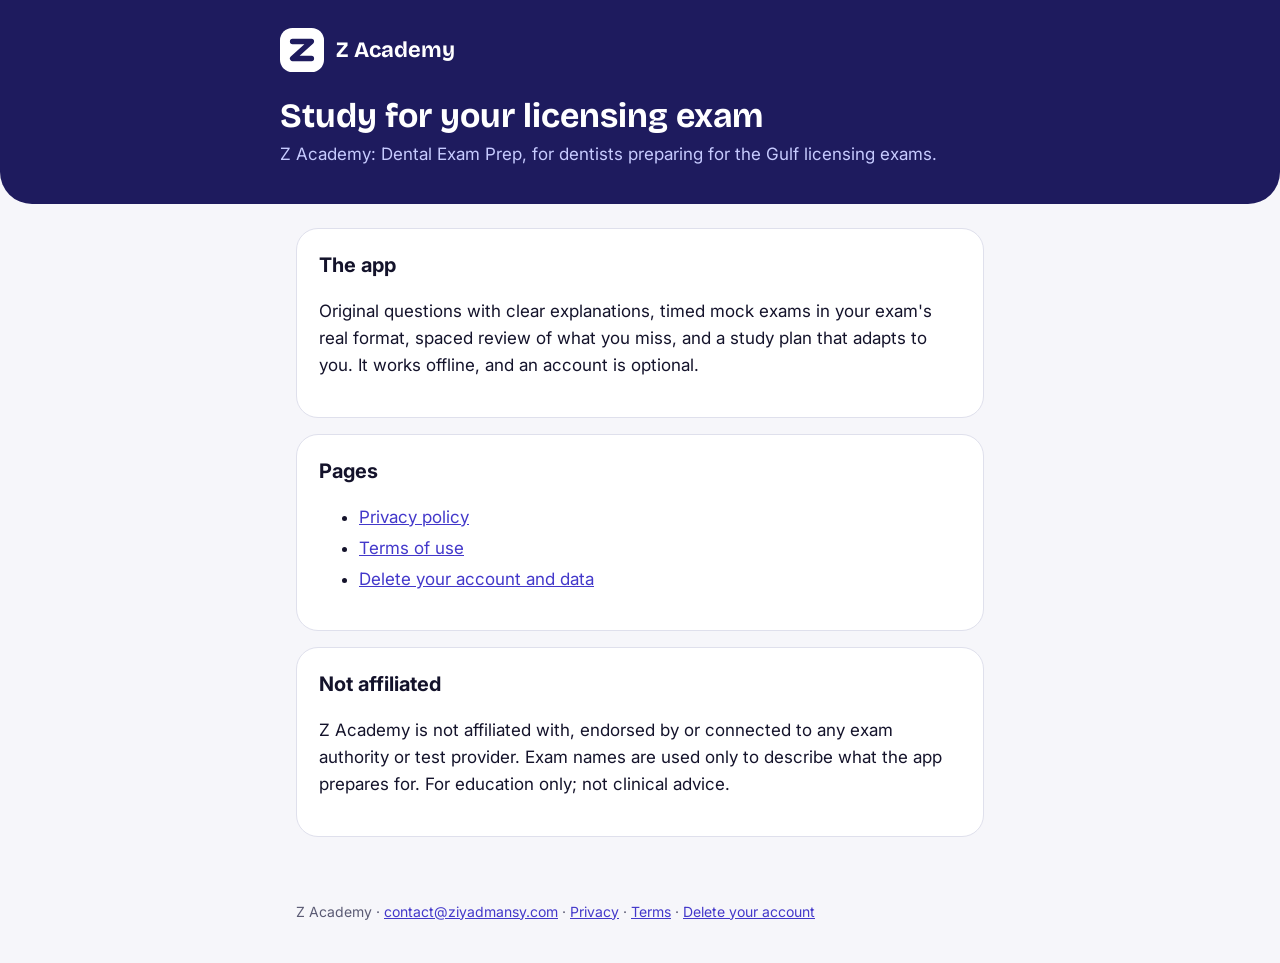
==== index.html @ 926969c1 "Z Academy website: home, privacy policy, terms and account deletion" ====
<!doctype html>
<html lang="en">
<head>
<meta charset="utf-8">
<meta name="viewport" content="width=device-width, initial-scale=1">
<title>Study for your licensing exam · Z Academy</title>
<link rel="icon" href="logo.svg">
<link rel="preconnect" href="https://fonts.googleapis.com">
<link rel="stylesheet" href="https://fonts.googleapis.com/css2?family=Bricolage+Grotesque:wght@700&family=Inter:wght@400;600&display=swap">
<link rel="stylesheet" href="style.css">
</head>
<body>
<header><div class="in"><a href="./"><img src="logo-on-dark.svg" alt="">Z Academy</a><h1>Study for your licensing exam</h1><p>Z Academy: Dental Exam Prep, for dentists preparing for the Gulf licensing exams.</p></div></header>
<main>
<section><h2>The app</h2><p>Original questions with clear explanations, timed mock exams in your exam's real format, spaced review of what you miss, and a study plan that adapts to you. It works offline, and an account is optional.</p></section>
<section><h2>Pages</h2><ul><li><a href="privacy/">Privacy policy</a></li><li><a href="terms/">Terms of use</a></li><li><a href="delete-account/">Delete your account and data</a></li></ul></section>
<section><h2>Not affiliated</h2><p>Z Academy is not affiliated with, endorsed by or connected to any exam authority or test provider. Exam names are used only to describe what the app prepares for. For education only; not clinical advice.</p></section>
</main>
<footer>Z Academy · <a href="mailto:contact@ziyadmansy.com">contact@ziyadmansy.com</a> · <a href="privacy/">Privacy</a> · <a href="terms/">Terms</a> · <a href="delete-account/">Delete your account</a></footer>
</body>
</html>
---- style.css ----
:root{--deep:#1E1B5E;--brand:#4338CA;--ink:#14132B;--muted:#5B5B74;--surface:#F6F6FA;--card:#FFFFFF;--line:#DFE0EC}
@media (prefers-color-scheme:dark){:root{--deep:#1B1850;--brand:#A9A3FF;--ink:#ECEDF3;--muted:#A4A8B8;--surface:#0C0D13;--card:#171922;--line:#2A2D3A}}
*{box-sizing:border-box}
body{margin:0;background:var(--surface);color:var(--ink);font:17px/1.6 Inter,system-ui,-apple-system,"Segoe UI",sans-serif}
header{background:var(--deep);color:#fff;padding:28px 16px 36px;border-radius:0 0 32px 32px}
header .in,main{max-width:720px;margin:0 auto}
header a{display:flex;align-items:center;gap:12px;color:#fff;text-decoration:none;font:700 22px/1 "Bricolage Grotesque",Inter,sans-serif}
header img{width:44px;height:44px}
h1{font:700 34px/1.2 "Bricolage Grotesque",Inter,sans-serif;margin:24px 0 4px}
header p{margin:0;color:#C7CBFF}
main{padding:24px 16px 48px}
section{background:var(--card);border-radius:22px;padding:20px 22px;margin:0 0 16px;border:1px solid var(--line)}
h2{font-size:20px;margin:0 0 8px}
a{color:var(--brand)}
li{margin:4px 0}
footer{max-width:720px;margin:0 auto;padding:0 16px 40px;color:var(--muted);font-size:14px}
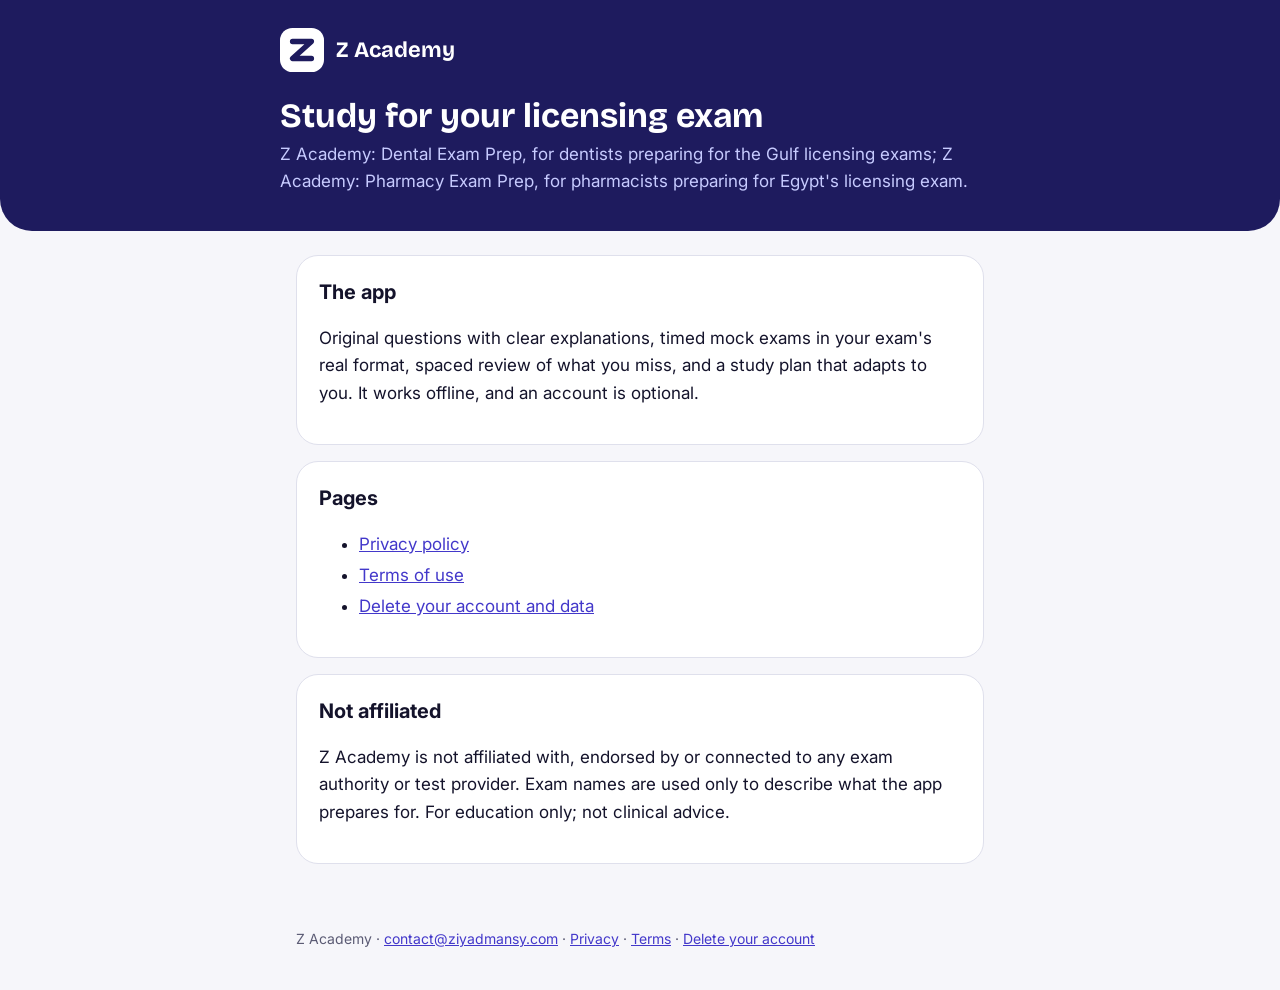
==== commit 083c3db3: "Privacy, terms and account deletion cover the pharmacy app too The privacy policy also names the moc" ====
--- a/index.html
+++ b/index.html
@@ -10,7 +10,7 @@
 <link rel="stylesheet" href="style.css">
 </head>
 <body>
-<header><div class="in"><a href="./"><img src="logo-on-dark.svg" alt="">Z Academy</a><h1>Study for your licensing exam</h1><p>Z Academy: Dental Exam Prep, for dentists preparing for the Gulf licensing exams.</p></div></header>
+<header><div class="in"><a href="./"><img src="logo-on-dark.svg" alt="">Z Academy</a><h1>Study for your licensing exam</h1><p>Z Academy: Dental Exam Prep, for dentists preparing for the Gulf licensing exams; Z Academy: Pharmacy Exam Prep, for pharmacists preparing for Egypt's licensing exam.</p></div></header>
 <main>
 <section><h2>The app</h2><p>Original questions with clear explanations, timed mock exams in your exam's real format, spaced review of what you miss, and a study plan that adapts to you. It works offline, and an account is optional.</p></section>
 <section><h2>Pages</h2><ul><li><a href="privacy/">Privacy policy</a></li><li><a href="terms/">Terms of use</a></li><li><a href="delete-account/">Delete your account and data</a></li></ul></section>
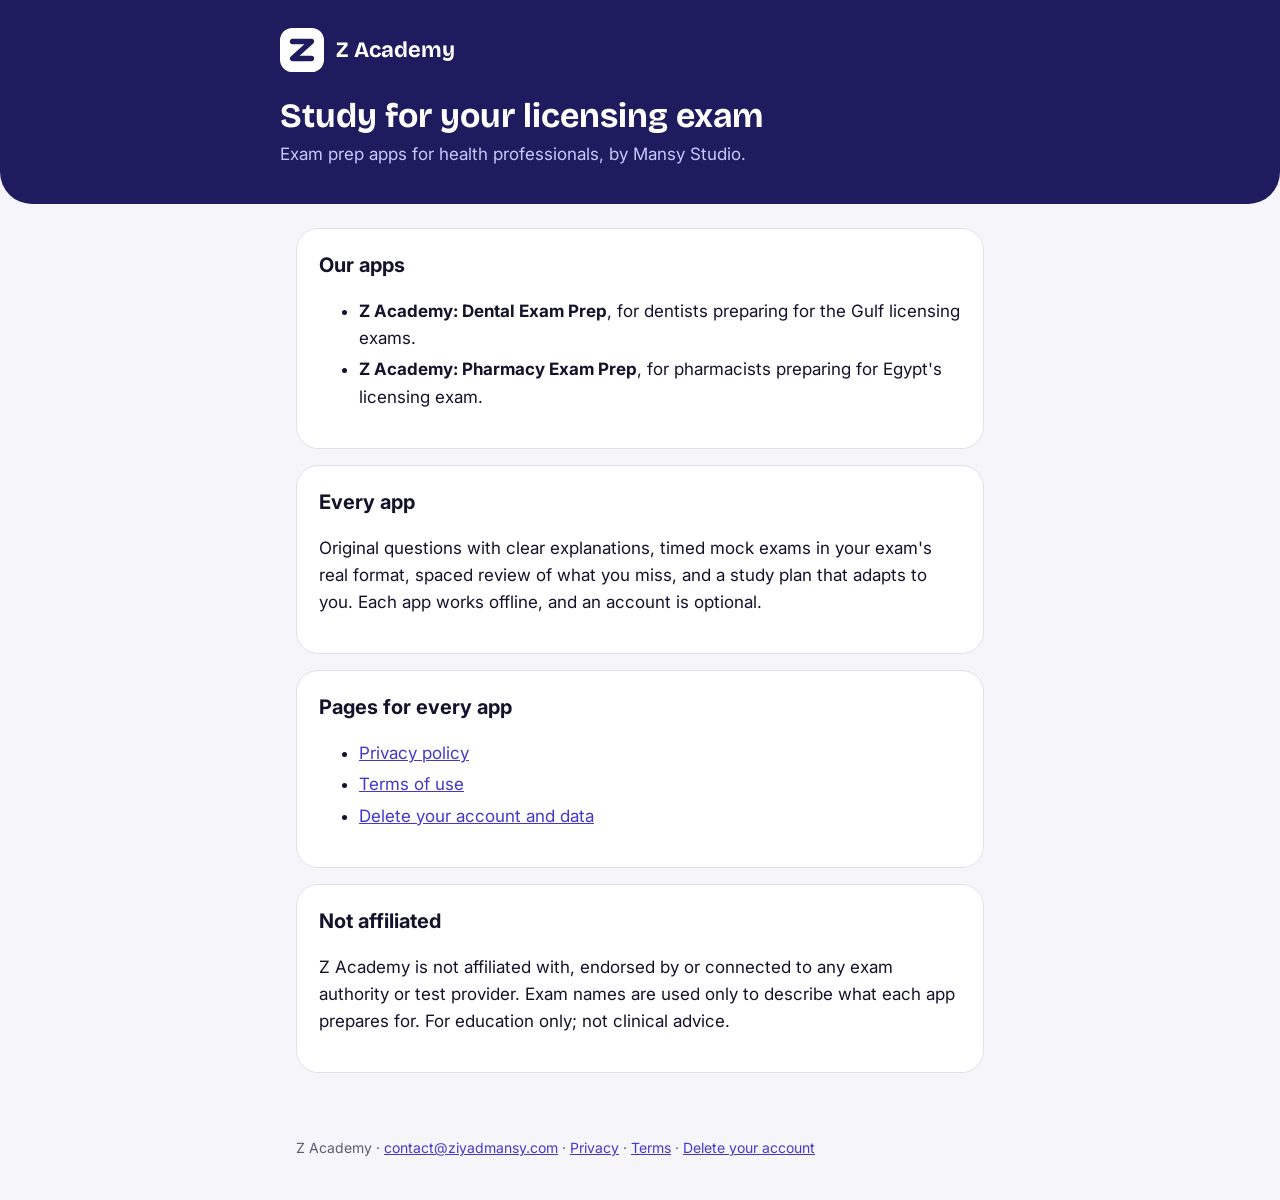
==== commit ddd05c4f: "One privacy policy, terms and account-deletion page for every Z Academy app Each page lists the apps" ====
--- a/index.html
+++ b/index.html
@@ -10,11 +10,12 @@
 <link rel="stylesheet" href="style.css">
 </head>
 <body>
-<header><div class="in"><a href="./"><img src="logo-on-dark.svg" alt="">Z Academy</a><h1>Study for your licensing exam</h1><p>Z Academy: Dental Exam Prep, for dentists preparing for the Gulf licensing exams; Z Academy: Pharmacy Exam Prep, for pharmacists preparing for Egypt's licensing exam.</p></div></header>
+<header><div class="in"><a href="./"><img src="logo-on-dark.svg" alt="">Z Academy</a><h1>Study for your licensing exam</h1><p>Exam prep apps for health professionals, by Mansy Studio.</p></div></header>
 <main>
-<section><h2>The app</h2><p>Original questions with clear explanations, timed mock exams in your exam's real format, spaced review of what you miss, and a study plan that adapts to you. It works offline, and an account is optional.</p></section>
-<section><h2>Pages</h2><ul><li><a href="privacy/">Privacy policy</a></li><li><a href="terms/">Terms of use</a></li><li><a href="delete-account/">Delete your account and data</a></li></ul></section>
-<section><h2>Not affiliated</h2><p>Z Academy is not affiliated with, endorsed by or connected to any exam authority or test provider. Exam names are used only to describe what the app prepares for. For education only; not clinical advice.</p></section>
+<section><h2>Our apps</h2><ul><li><b>Z Academy: Dental Exam Prep</b>, for dentists preparing for the Gulf licensing exams.</li><li><b>Z Academy: Pharmacy Exam Prep</b>, for pharmacists preparing for Egypt's licensing exam.</li></ul></section>
+<section><h2>Every app</h2><p>Original questions with clear explanations, timed mock exams in your exam's real format, spaced review of what you miss, and a study plan that adapts to you. Each app works offline, and an account is optional.</p></section>
+<section><h2>Pages for every app</h2><ul><li><a href="privacy/">Privacy policy</a></li><li><a href="terms/">Terms of use</a></li><li><a href="delete-account/">Delete your account and data</a></li></ul></section>
+<section><h2>Not affiliated</h2><p>Z Academy is not affiliated with, endorsed by or connected to any exam authority or test provider. Exam names are used only to describe what each app prepares for. For education only; not clinical advice.</p></section>
 </main>
 <footer>Z Academy · <a href="mailto:contact@ziyadmansy.com">contact@ziyadmansy.com</a> · <a href="privacy/">Privacy</a> · <a href="terms/">Terms</a> · <a href="delete-account/">Delete your account</a></footer>
 </body>
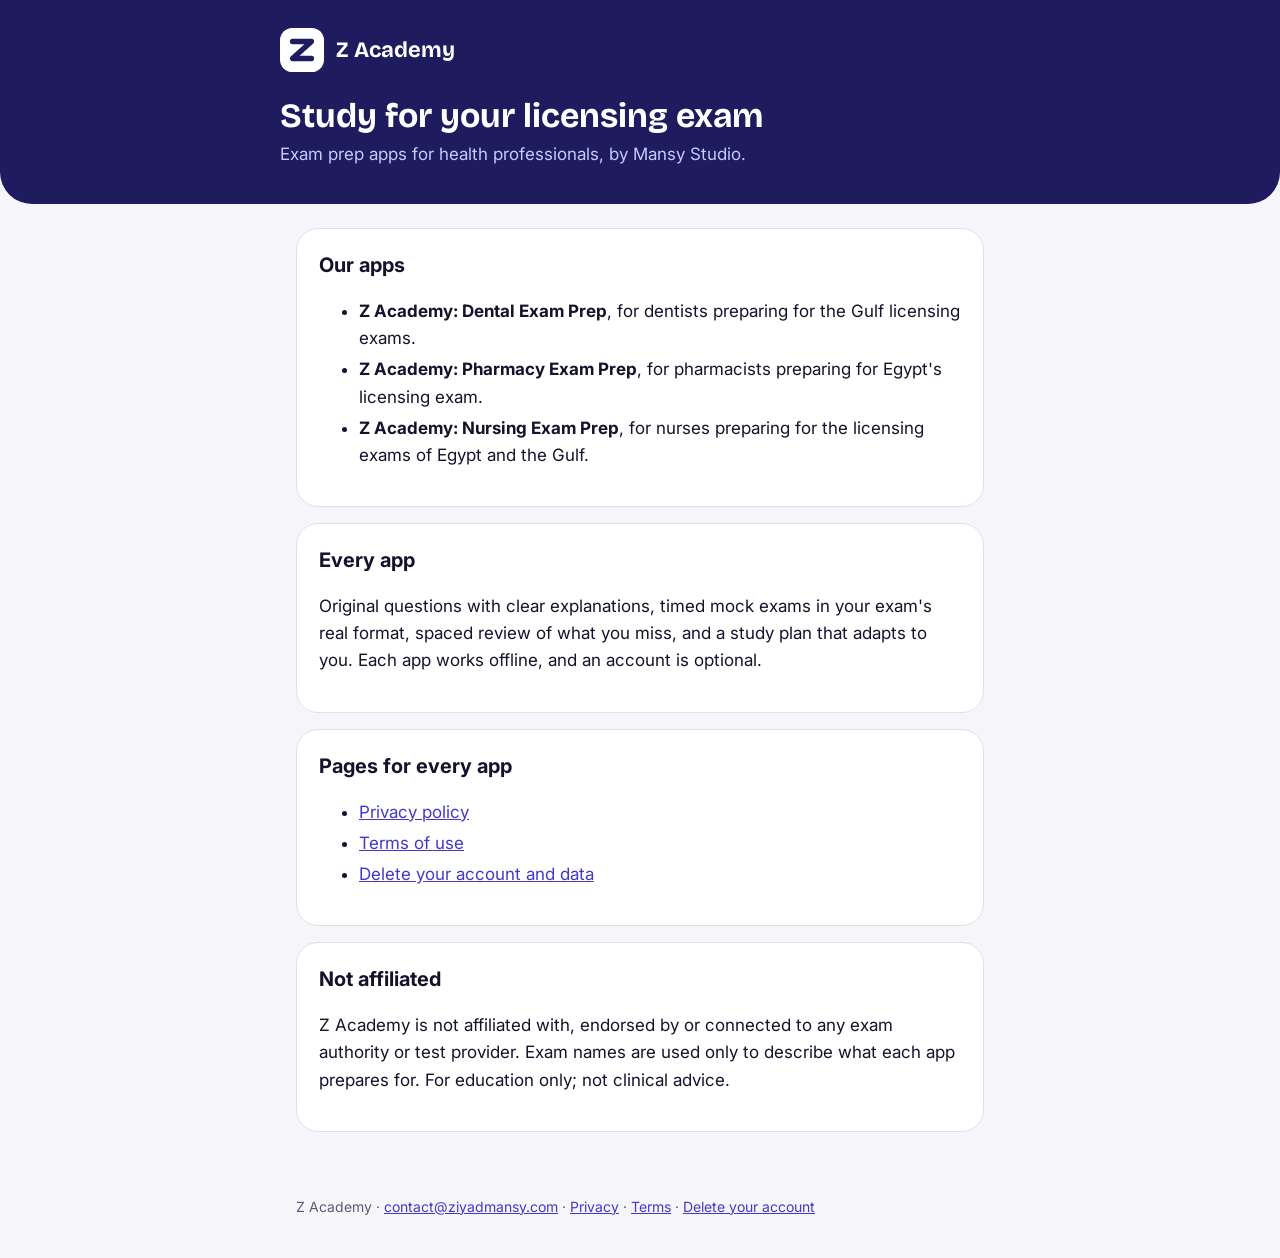
==== commit cd937201: "Privacy, terms and account deletion cover the nursing app too" ====
--- a/index.html
+++ b/index.html
@@ -12,7 +12,7 @@
 <body>
 <header><div class="in"><a href="./"><img src="logo-on-dark.svg" alt="">Z Academy</a><h1>Study for your licensing exam</h1><p>Exam prep apps for health professionals, by Mansy Studio.</p></div></header>
 <main>
-<section><h2>Our apps</h2><ul><li><b>Z Academy: Dental Exam Prep</b>, for dentists preparing for the Gulf licensing exams.</li><li><b>Z Academy: Pharmacy Exam Prep</b>, for pharmacists preparing for Egypt's licensing exam.</li></ul></section>
+<section><h2>Our apps</h2><ul><li><b>Z Academy: Dental Exam Prep</b>, for dentists preparing for the Gulf licensing exams.</li><li><b>Z Academy: Pharmacy Exam Prep</b>, for pharmacists preparing for Egypt's licensing exam.</li><li><b>Z Academy: Nursing Exam Prep</b>, for nurses preparing for the licensing exams of Egypt and the Gulf.</li></ul></section>
 <section><h2>Every app</h2><p>Original questions with clear explanations, timed mock exams in your exam's real format, spaced review of what you miss, and a study plan that adapts to you. Each app works offline, and an account is optional.</p></section>
 <section><h2>Pages for every app</h2><ul><li><a href="privacy/">Privacy policy</a></li><li><a href="terms/">Terms of use</a></li><li><a href="delete-account/">Delete your account and data</a></li></ul></section>
 <section><h2>Not affiliated</h2><p>Z Academy is not affiliated with, endorsed by or connected to any exam authority or test provider. Exam names are used only to describe what each app prepares for. For education only; not clinical advice.</p></section>
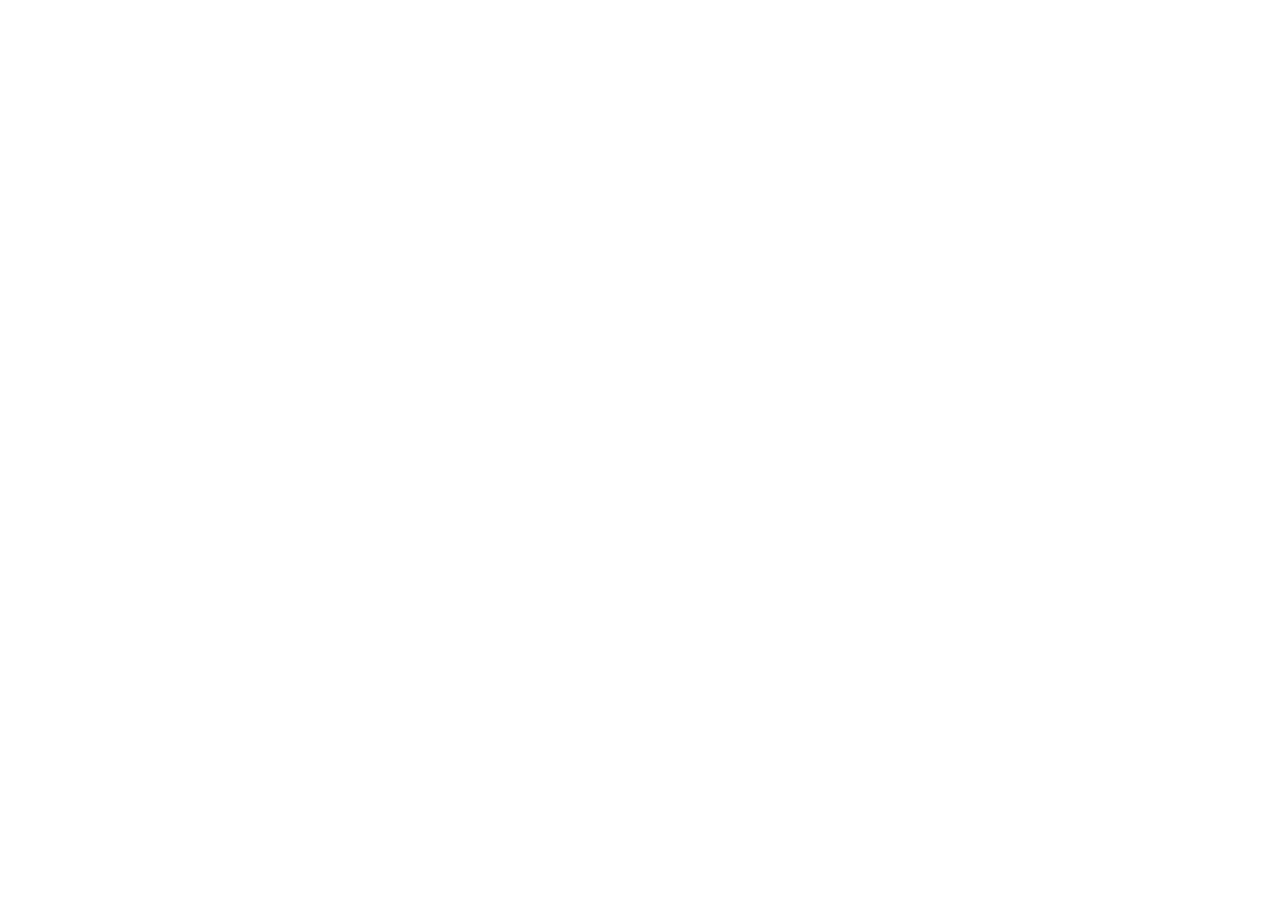
==== commit 83ffcf63: "Redirect every page to ziyadmansy.com/z-academy, where the Z Academy pages moved" ====
--- a/index.html
+++ b/index.html
@@ -2,21 +2,14 @@
 <html lang="en">
 <head>
 <meta charset="utf-8">
+<title>Z Academy</title>
+<link rel="canonical" href="https://ziyadmansy.com/z-academy/">
+<meta name="robots" content="noindex">
+<meta http-equiv="refresh" content="0; url=https://ziyadmansy.com/z-academy/">
 <meta name="viewport" content="width=device-width, initial-scale=1">
-<title>Study for your licensing exam · Z Academy</title>
-<link rel="icon" href="logo.svg">
-<link rel="preconnect" href="https://fonts.googleapis.com">
-<link rel="stylesheet" href="https://fonts.googleapis.com/css2?family=Bricolage+Grotesque:wght@700&family=Inter:wght@400;600&display=swap">
-<link rel="stylesheet" href="style.css">
+<script>location.replace("https://ziyadmansy.com/z-academy/" + location.hash);</script>
 </head>
 <body>
-<header><div class="in"><a href="./"><img src="logo-on-dark.svg" alt="">Z Academy</a><h1>Study for your licensing exam</h1><p>Exam prep apps for health professionals, by Mansy Studio.</p></div></header>
-<main>
-<section><h2>Our apps</h2><ul><li><b>Z Academy: Dental Exam Prep</b>, for dentists preparing for the Gulf licensing exams.</li><li><b>Z Academy: Pharmacy Exam Prep</b>, for pharmacists preparing for Egypt's licensing exam.</li><li><b>Z Academy: Nursing Exam Prep</b>, for nurses preparing for the licensing exams of Egypt and the Gulf.</li></ul></section>
-<section><h2>Every app</h2><p>Original questions with clear explanations, timed mock exams in your exam's real format, spaced review of what you miss, and a study plan that adapts to you. Each app works offline, and an account is optional.</p></section>
-<section><h2>Pages for every app</h2><ul><li><a href="privacy/">Privacy policy</a></li><li><a href="terms/">Terms of use</a></li><li><a href="delete-account/">Delete your account and data</a></li></ul></section>
-<section><h2>Not affiliated</h2><p>Z Academy is not affiliated with, endorsed by or connected to any exam authority or test provider. Exam names are used only to describe what each app prepares for. For education only; not clinical advice.</p></section>
-</main>
-<footer>Z Academy · <a href="mailto:contact@ziyadmansy.com">contact@ziyadmansy.com</a> · <a href="privacy/">Privacy</a> · <a href="terms/">Terms</a> · <a href="delete-account/">Delete your account</a></footer>
+<p>This page has moved to <a href="https://ziyadmansy.com/z-academy/">https://ziyadmansy.com/z-academy/</a>.</p>
 </body>
 </html>
